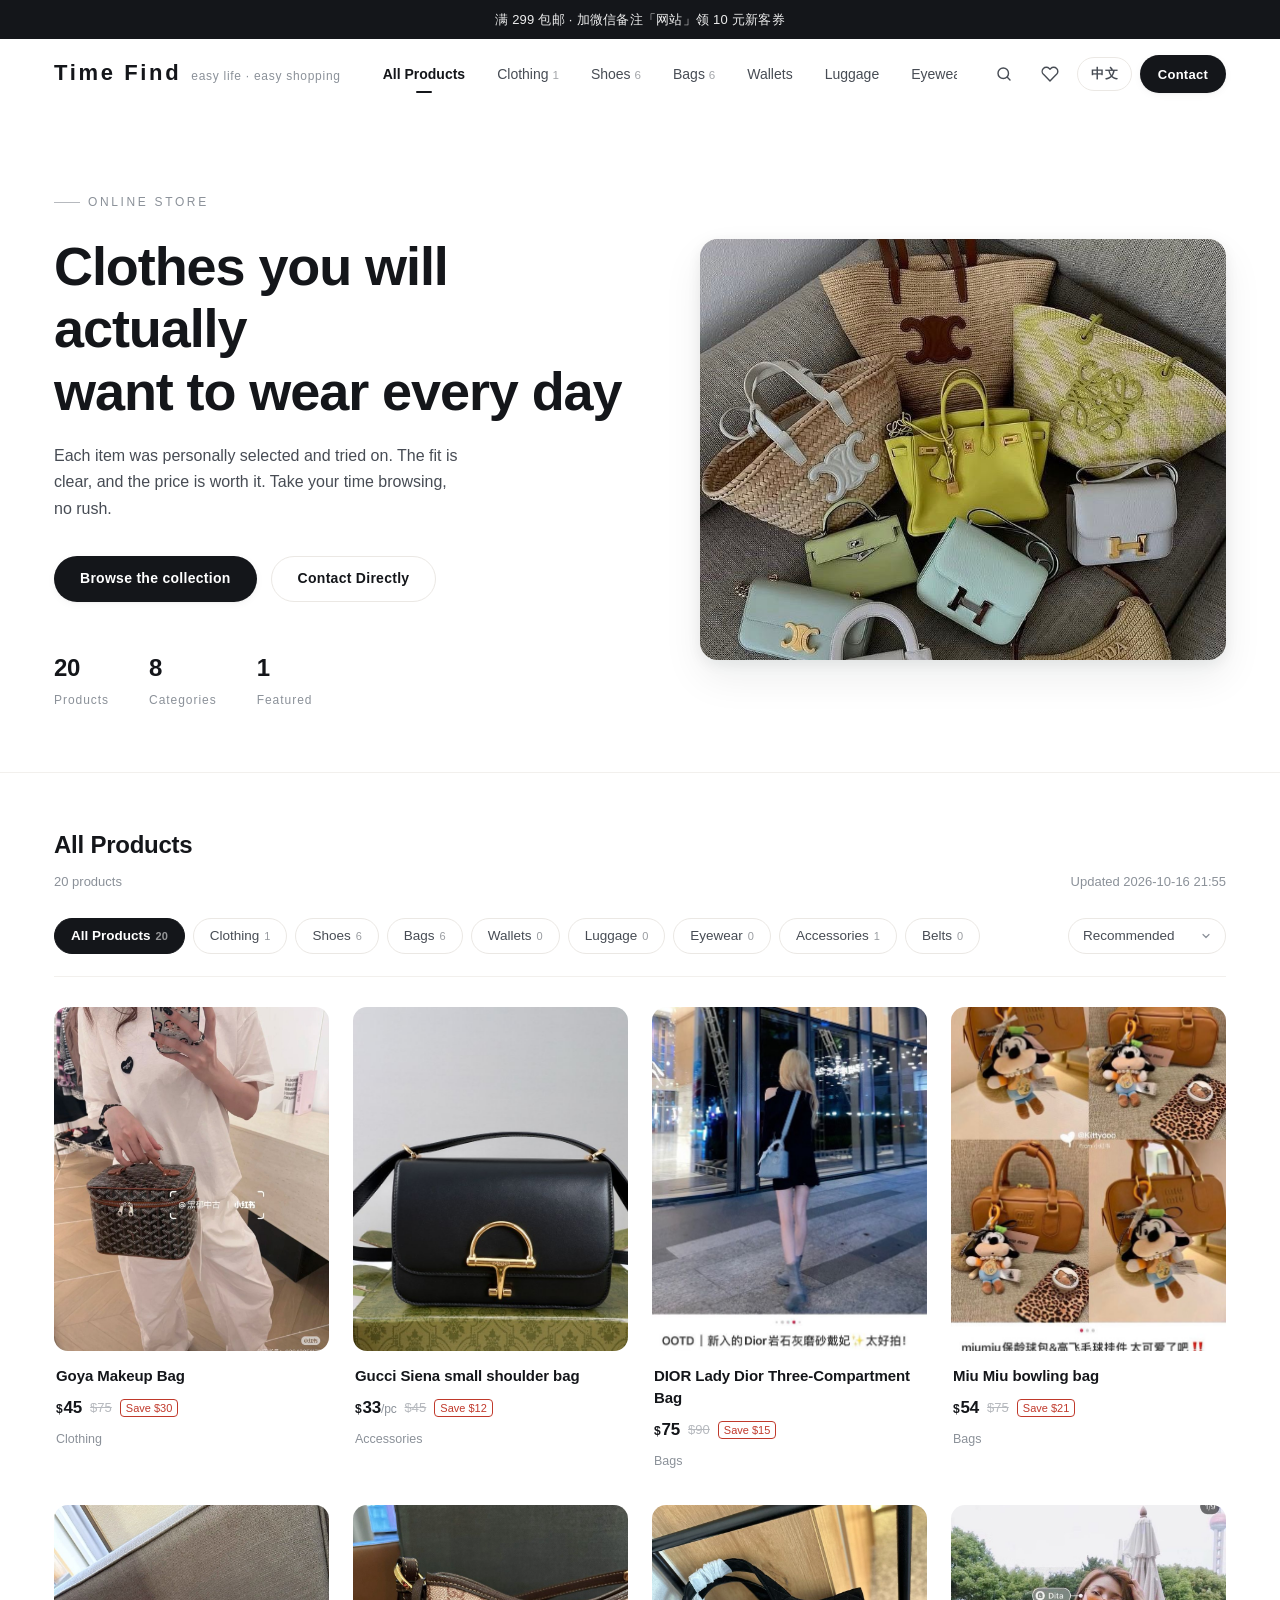
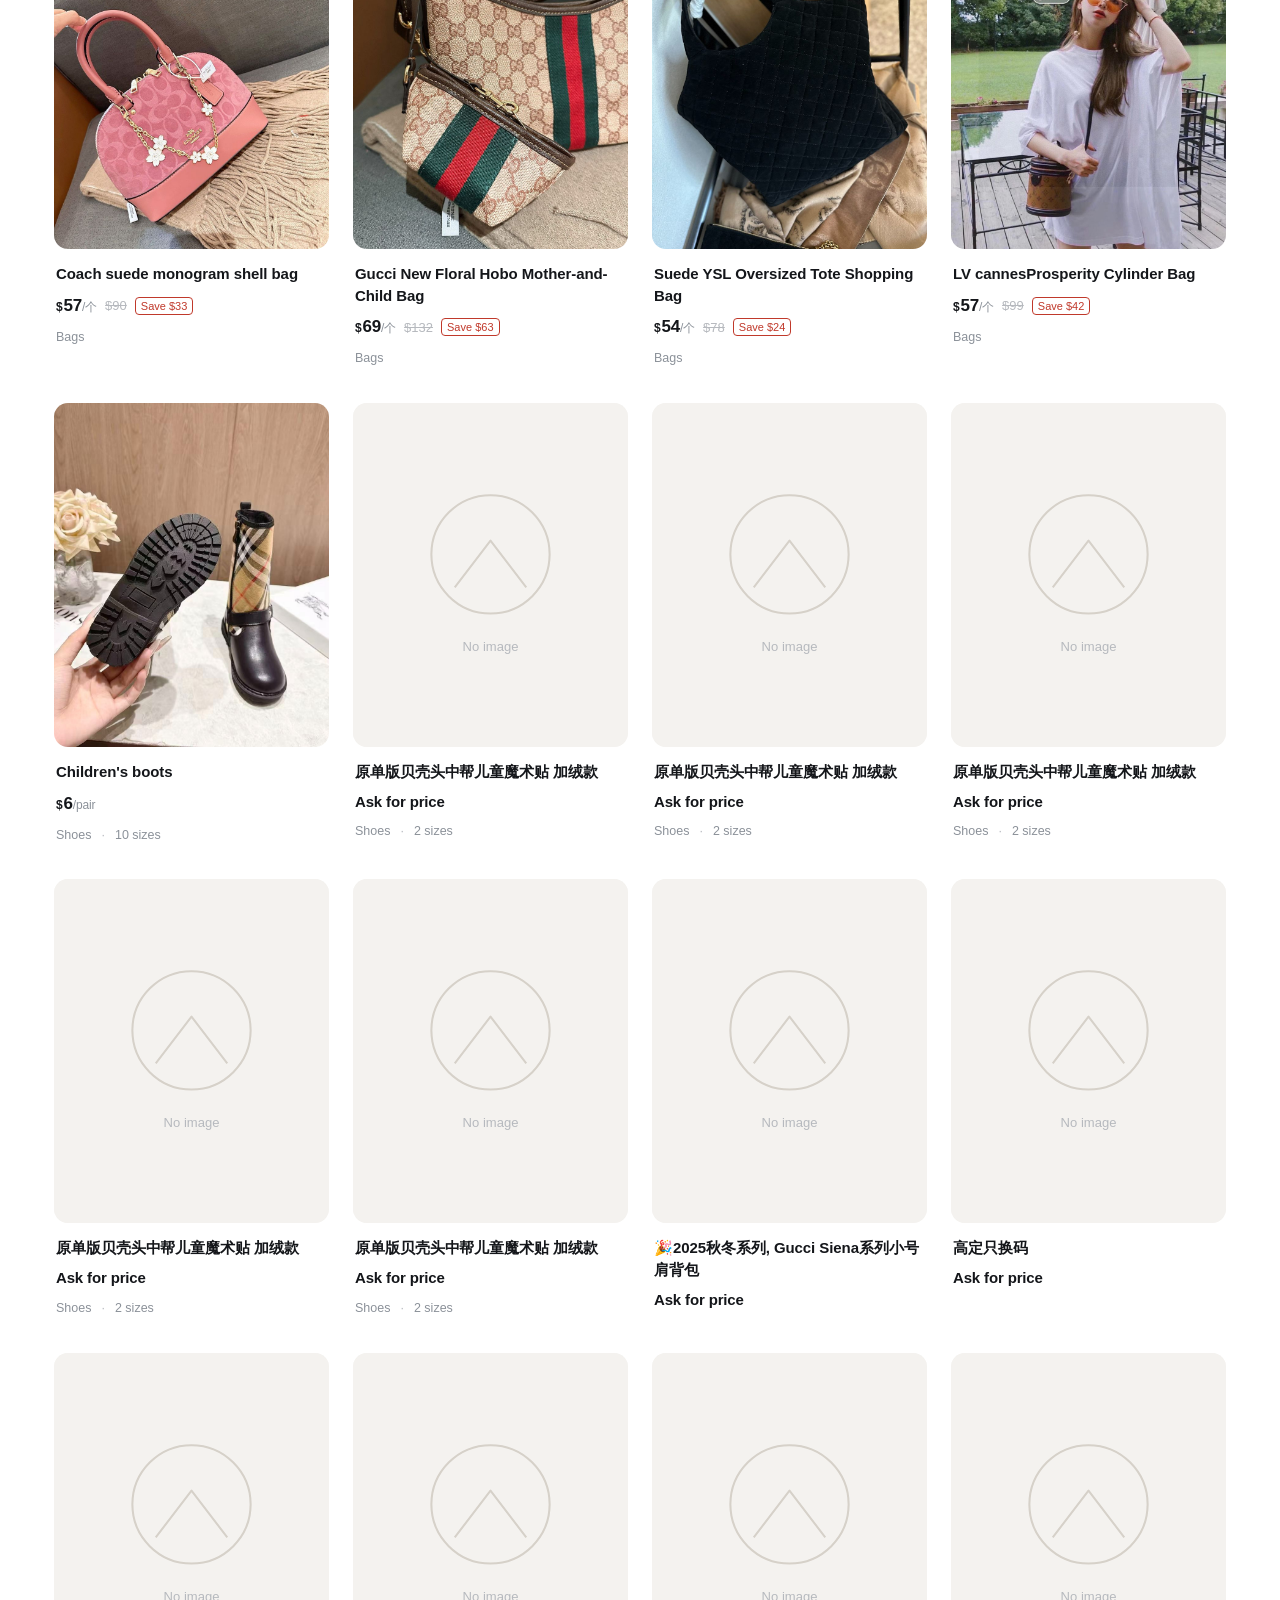
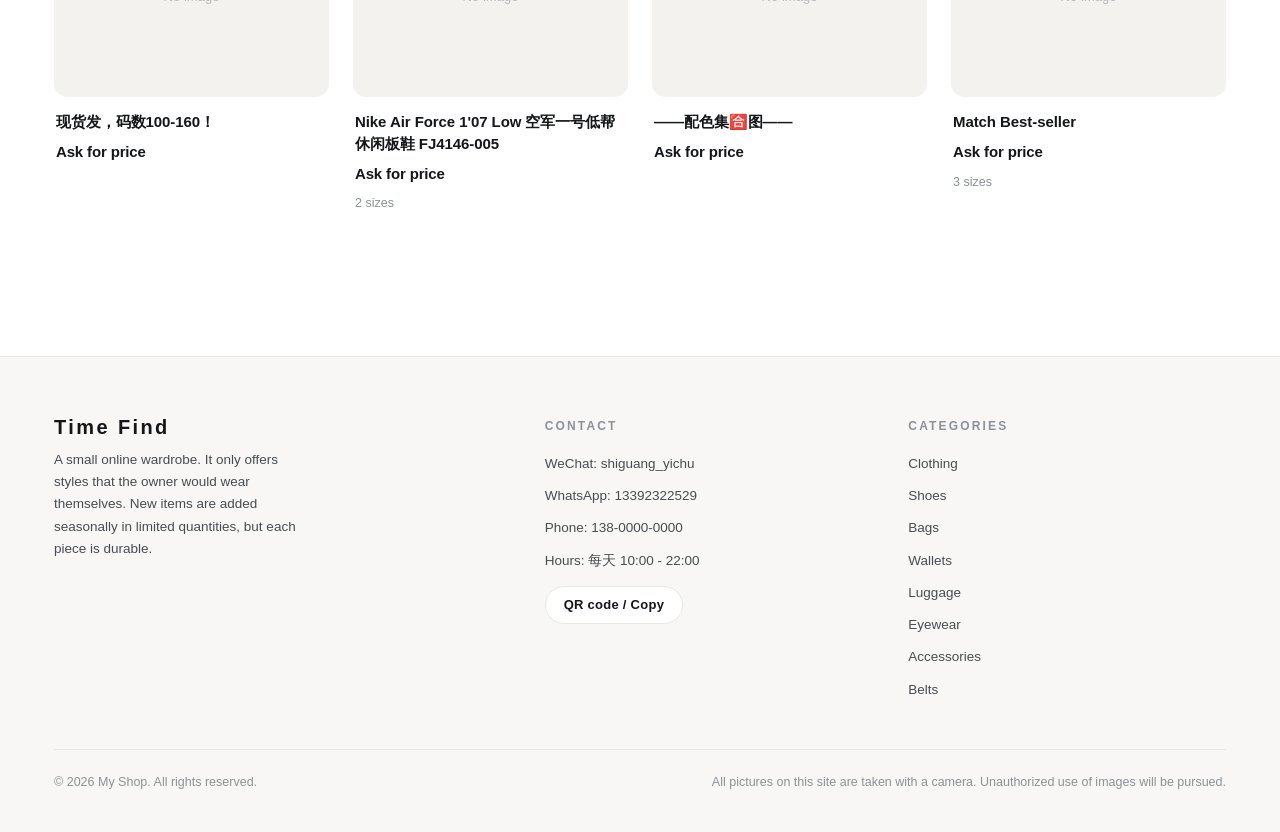
==== index.html @ 05c28ad2 "初始化：中英双语静态商品展示网站 - index.html       网站主页（响应式、分类筛选/搜索/排序/收藏、中英切换） - admin.html       单文件商品管理工具（增删改、图片" ====
<!DOCTYPE html>
<html lang="zh-CN">
<head>
<meta charset="UTF-8">
<meta name="viewport" content="width=device-width, initial-scale=1, viewport-fit=cover">
<title>我的小店</title>
<meta name="description" content="我的小店 · 精选好物在线展示">
<meta name="theme-color" content="#ffffff">
<meta name="format-detection" content="telephone=no">
<link rel="icon" href="data:image/svg+xml,%3Csvg xmlns='http://www.w3.org/2000/svg' viewBox='0 0 32 32'%3E%3Crect width='32' height='32' rx='8' fill='%2314161a'/%3E%3Cpath d='M10 20.5c4.5 2 8.5-1.5 12-9' stroke='%23fff' stroke-width='2.6' stroke-linecap='round' fill='none'/%3E%3C/svg%3E">

<!-- 社交分享：把 og:url 换成你以后的 GitHub Pages 地址即可 -->
<meta property="og:type" content="website">
<meta property="og:title" content="我的小店">
<meta property="og:description" content="精选好物在线展示，欢迎咨询">
<meta name="twitter:card" content="summary_large_image">

<link rel="stylesheet" href="assets/style.css">
</head>
<body>

<!-- 顶部公告 -->
<div class="announce" id="announce" hidden></div>

<!-- 页头 -->
<header class="site-header">
  <div class="wrap header-inner">
    <a class="brand" href="#all">
      <span class="brand-mark" id="brandName">我的小店</span>
      <span class="brand-sub" id="brandSub"></span>
    </a>

    <nav class="nav" id="nav"></nav>

    <div class="header-tools">
      <button class="icon-btn" id="searchBtn" data-i18n-title="search.title">
        <svg width="18" height="18" viewBox="0 0 24 24" fill="none" stroke="currentColor" stroke-width="1.9" stroke-linecap="round"><circle cx="11" cy="11" r="7"/><path d="M20 20l-3.6-3.6"/></svg>
      </button>
      <button class="icon-btn" id="favToggle" data-i18n-title="fav.only" style="position:relative">
        <svg width="18" height="18" viewBox="0 0 24 24" fill="none" stroke="currentColor" stroke-width="1.9" stroke-linecap="round" stroke-linejoin="round"><path d="M20.8 4.6a5.5 5.5 0 0 0-7.8 0L12 5.7l-1-1.1a5.5 5.5 0 0 0-7.8 7.8l1.1 1L12 21.2l7.7-7.8 1.1-1a5.5 5.5 0 0 0 0-7.8z"/></svg>
        <span class="count" id="favCount" hidden>0</span>
      </button>
      <button class="lang-btn" id="langBtn" hidden>
        <svg width="14" height="14" viewBox="0 0 24 24" fill="none" stroke="currentColor" stroke-width="1.8" stroke-linecap="round" stroke-linejoin="round"><circle cx="12" cy="12" r="9"/><path d="M3 12h18M12 3a15 15 0 0 1 0 18a15 15 0 0 1 0-18z"/></svg>
        <span>English</span>
      </button>
      <button class="btn btn-primary btn-sm" id="contactBtn" data-i18n="contact.btn">联系店主</button>
      <button class="icon-btn menu-btn" id="menuBtn" data-i18n-title="search.title">
        <svg width="18" height="18" viewBox="0 0 24 24" fill="none" stroke="currentColor" stroke-width="2" stroke-linecap="round"><path d="M3 6h18M3 12h18M3 18h18"/></svg>
      </button>
    </div>
  </div>

  <div class="wrap search-row" id="searchRow">
    <div class="search">
      <svg width="15" height="15" viewBox="0 0 24 24" fill="none" stroke="currentColor" stroke-width="2" stroke-linecap="round"><circle cx="11" cy="11" r="7"/><path d="M20 20l-3.6-3.6"/></svg>
      <input id="q" type="search" data-i18n-ph="search.ph" autocomplete="off">
      <button class="icon-btn" id="clearQ" hidden style="width:24px;height:24px" data-i18n-title="search.clear">
        <svg width="13" height="13" viewBox="0 0 24 24" fill="none" stroke="currentColor" stroke-width="2.4" stroke-linecap="round"><path d="M18 6 6 18M6 6l12 12"/></svg>
      </button>
    </div>
  </div>
</header>

<!-- 首屏 -->
<section class="hero" id="hero" hidden>
  <div class="wrap hero-grid">
    <div>
      <div class="hero-eyebrow" data-i18n="hero.eyebrow">在线店铺</div>
      <h1 id="heroTitle"></h1>
      <p id="heroSub"></p>
      <div class="hero-actions">
        <a class="btn btn-primary" id="heroBtn" href="#products" data-i18n="hero.browse">浏览全部商品</a>
        <button class="btn btn-ghost" id="contactBtn2" data-i18n="hero.contact">直接联系</button>
      </div>
      <div class="stats" id="heroStats" hidden></div>
    </div>
    <div class="hero-visual" id="heroVisual"></div>
  </div>
</section>

<!-- 商品区 -->
<section class="section" id="products">
  <div class="wrap">

    <div class="section-head">
      <div>
        <h2 id="secTitle" data-i18n="section.all">全部商品</h2>
        <div class="hint" id="countText"></div>
      </div>
      <div class="hint" id="updated"></div>
    </div>

    <div class="toolbar">
      <div class="chips" id="chips"></div>
      <div class="toolbar-right">
        <select class="select" id="sort" aria-label="sort">
          <option value="default" data-i18n="sort.default">推荐排序</option>
          <option value="new" data-i18n="sort.new">最新上架</option>
          <option value="price-asc" data-i18n="sort.asc">价格从低到高</option>
          <option value="price-desc" data-i18n="sort.desc">价格从高到低</option>
        </select>
      </div>
    </div>

    <!-- 加载骨架 -->
    <div class="grid" id="loading">
      <div><div class="sk sk-media"></div><div class="sk sk-line"></div><div class="sk sk-line w34"></div></div>
      <div><div class="sk sk-media"></div><div class="sk sk-line"></div><div class="sk sk-line w34"></div></div>
      <div><div class="sk sk-media"></div><div class="sk sk-line"></div><div class="sk sk-line w34"></div></div>
      <div><div class="sk sk-media"></div><div class="sk sk-line"></div><div class="sk sk-line w34"></div></div>
    </div>

    <div class="grid" id="grid"></div>
    <div class="empty" id="empty" hidden></div>

    <div style="text-align:center;margin-top:52px">
      <button class="btn btn-ghost" id="moreBtn" hidden>加载更多</button>
    </div>

  </div>
</section>

<!-- 页脚 -->
<footer class="site-footer">
  <div class="wrap">
    <div class="footer-grid">
      <div class="footer-brand">
        <div class="brand-mark" id="footBrand"></div>
        <p id="footDesc"></p>
      </div>
      <div>
        <h4 data-i18n="footer.contact">联系方式</h4>
        <ul class="footer-list" id="footContact"></ul>
        <button class="btn btn-ghost btn-sm" id="footContactBtn" style="margin-top:14px" data-i18n="footer.qr">查看二维码 / 复制</button>
      </div>
      <div>
        <h4 data-i18n="footer.cats">商品分类</h4>
        <ul class="footer-list" id="footLinks"></ul>
      </div>
    </div>
    <div class="footer-bottom">
      <span id="footCopy"></span>
      <span id="footExtra" hidden></span>
    </div>
  </div>
</footer>

<!-- 商品详情 -->
<div class="modal" id="modal" hidden role="dialog" aria-modal="true">
  <div class="modal-bg" id="modalBg"></div>
  <div class="modal-panel">
    <button class="modal-close" id="modalClose" aria-label="close">
      <svg width="17" height="17" viewBox="0 0 24 24" fill="none" stroke="currentColor" stroke-width="2.2" stroke-linecap="round"><path d="M18 6 6 18M6 6l12 12"/></svg>
    </button>
    <div id="modalBody" style="display:contents"></div>
  </div>
</div>

<!-- 联系方式 -->
<div class="modal" id="contact" hidden role="dialog" aria-modal="true">
  <div class="modal-bg" id="contactBg"></div>
  <div class="contact-panel">
    <button class="modal-close" id="contactClose" aria-label="close">
      <svg width="17" height="17" viewBox="0 0 24 24" fill="none" stroke="currentColor" stroke-width="2.2" stroke-linecap="round"><path d="M18 6 6 18M6 6l12 12"/></svg>
    </button>
    <div id="contactBody"></div>
  </div>
</div>

<div class="toast" id="toast"></div>

<button class="to-top" id="toTop" aria-label="top">
  <svg width="18" height="18" viewBox="0 0 24 24" fill="none" stroke="currentColor" stroke-width="2" stroke-linecap="round" stroke-linejoin="round"><path d="M12 19V5M5 12l7-7 7 7"/></svg>
</button>

<!-- 商品数据：由管理工具导出并覆盖本文件 -->
<script src="data/products.js"></script>
<script src="assets/app.js"></script>
</body>
</html>
---- assets/style.css ----
/* ==========================================================================
   商品展示站 · 样式表
   风格：简洁现代 / 品牌感
   所有颜色都可以在 admin 管理工具里改（会生成 CSS 变量覆盖）
   ========================================================================== */

:root {
  --ink: #14161a;
  --ink-2: #474c54;
  --ink-3: #8b9199;
  --ink-4: #b6b9be;
  --line: #ebe8e4;
  --line-2: #f2f0ed;
  --bg: #ffffff;
  --bg-soft: #f8f7f5;
  --bg-card: #ffffff;
  --accent: #b0855b;
  --danger: #c0392b;
  --ok: #2e7d5b;

  --r-lg: 18px;
  --r: 14px;
  --r-sm: 9px;
  --r-pill: 999px;

  --sh-1: 0 1px 2px rgba(20, 22, 26, .04), 0 2px 8px rgba(20, 22, 26, .04);
  --sh-2: 0 4px 14px rgba(20, 22, 26, .07), 0 18px 40px rgba(20, 22, 26, .07);
  --sh-3: 0 10px 30px rgba(20, 22, 26, .12), 0 40px 80px rgba(20, 22, 26, .14);

  --maxw: 1220px;
  --ease: cubic-bezier(.22, .61, .36, 1);
  --font: "PingFang SC", "HarmonyOS Sans SC", "Microsoft YaHei", "Hiragino Sans GB",
          -apple-system, BlinkMacSystemFont, "Segoe UI", Roboto, "Helvetica Neue", Arial, sans-serif;
}

* { box-sizing: border-box; }

html { -webkit-text-size-adjust: 100%; scroll-behavior: smooth; }

body {
  margin: 0;
  font-family: var(--font);
  font-size: 15px;
  line-height: 1.65;
  color: var(--ink);
  background: var(--bg);
  -webkit-font-smoothing: antialiased;
  text-rendering: optimizeLegibility;
}

img { max-width: 100%; display: block; }
a { color: inherit; text-decoration: none; }
button { font: inherit; color: inherit; cursor: pointer; border: 0; background: none; }
input, select, textarea { font: inherit; color: inherit; }
[hidden] { display: none !important; }

::selection { background: var(--ink); color: #fff; }

.wrap { width: 100%; max-width: var(--maxw); margin: 0 auto; padding: 0 24px; }

/* ------------------------------- 公告条 -------------------------------- */
.announce {
  background: var(--ink);
  color: #fff;
  font-size: 13px;
  letter-spacing: .02em;
  text-align: center;
  padding: 9px 24px;
}
.announce span { opacity: .92; }

/* ------------------------------- 页头 --------------------------------- */
.site-header {
  position: sticky;
  top: 0;
  z-index: 60;
  background: rgba(255, 255, 255, .82);
  backdrop-filter: saturate(180%) blur(14px);
  -webkit-backdrop-filter: saturate(180%) blur(14px);
  border-bottom: 1px solid transparent;
  transition: border-color .3s var(--ease), box-shadow .3s var(--ease);
}
.site-header.is-stuck { border-bottom-color: var(--line); box-shadow: 0 1px 20px rgba(20, 22, 26, .05); }
.header-inner { display: flex; align-items: center; gap: 28px; height: 70px; }

.brand { display: flex; align-items: baseline; gap: 10px; flex: 0 0 auto; }
.brand-mark {
  font-size: 22px;
  font-weight: 700;
  letter-spacing: .12em;
  line-height: 1;
}
.brand-sub { font-size: 12px; color: var(--ink-3); letter-spacing: .06em; }

.nav { display: flex; align-items: center; gap: 4px; margin-left: auto; overflow-x: auto; scrollbar-width: none; }
.nav::-webkit-scrollbar { display: none; }
.nav a {
  position: relative;
  padding: 8px 14px;
  border-radius: var(--r-pill);
  font-size: 14px;
  color: var(--ink-2);
  white-space: nowrap;
  transition: color .2s, background .2s;
}
.nav a:hover { color: var(--ink); background: var(--bg-soft); }
.nav a.is-active { color: var(--ink); font-weight: 600; }
.nav a.is-active::after {
  content: ""; position: absolute; left: 50%; bottom: 1px; transform: translateX(-50%);
  width: 16px; height: 2px; border-radius: 2px; background: var(--ink);
}

.header-tools { display: flex; align-items: center; gap: 8px; flex: 0 0 auto; }
.icon-btn {
  width: 38px; height: 38px; display: grid; place-items: center;
  border-radius: var(--r-pill); color: var(--ink-2);
  transition: background .2s, color .2s, transform .2s;
}
.icon-btn:hover { background: var(--bg-soft); color: var(--ink); }
.icon-btn:active { transform: scale(.94); }
.icon-btn.is-on { color: var(--accent); }
.icon-btn .count {
  position: absolute; transform: translate(13px, -13px);
  min-width: 16px; height: 16px; padding: 0 4px;
  border-radius: var(--r-pill); background: var(--accent); color: #fff;
  font-size: 10px; line-height: 16px; text-align: center;
}

/* 语言切换 */
.lang-btn {
  display: inline-flex; align-items: center; gap: 6px;
  height: 34px; padding: 0 13px;
  border: 1px solid var(--line); border-radius: var(--r-pill);
  background: #fff; color: var(--ink-2);
  font-size: 12.5px; font-weight: 600; letter-spacing: .02em;
  transition: border-color .2s, color .2s, background .2s, transform .18s var(--ease);
  white-space: nowrap;
}
.lang-btn:hover { border-color: var(--ink); color: var(--ink); background: var(--bg-soft); }
.lang-btn:active { transform: scale(.96); }
.lang-btn svg { opacity: .6; }

/* 搜索框 */
.search-row { display: none; padding-bottom: 16px; }
.search-row.is-open { display: block; animation: fade .22s var(--ease) both; }
.search {
  display: flex; align-items: center; gap: 8px;
  height: 38px; padding: 0 14px;
  border: 1px solid var(--line); border-radius: var(--r-pill);
  background: var(--bg-soft);
  transition: border-color .2s, background .2s, box-shadow .2s;
}
.search:focus-within { background: #fff; border-color: var(--ink-4); box-shadow: 0 0 0 4px rgba(20, 22, 26, .04); }
.search input { border: 0; background: none; outline: none; flex: 1; min-width: 0; font-size: 14.5px; }
.search input::-webkit-search-cancel-button { display: none; }
.search input::placeholder { color: var(--ink-4); }
.search svg { flex: 0 0 auto; color: var(--ink-3); }

.menu-btn { display: none; }

/* ------------------------------- 首屏 --------------------------------- */
.hero { padding: 76px 0 60px; border-bottom: 1px solid var(--line-2); }
.hero-grid { display: grid; grid-template-columns: 1.05fr .95fr; gap: 64px; align-items: center; }
.hero-eyebrow {
  display: inline-flex; align-items: center; gap: 8px;
  font-size: 12px; letter-spacing: .22em; color: var(--ink-3);
  text-transform: uppercase; margin-bottom: 22px;
}
.hero-eyebrow::before { content: ""; width: 26px; height: 1px; background: var(--ink-4); }
.hero h1 {
  margin: 0 0 20px;
  font-size: clamp(30px, 4.4vw, 54px);
  line-height: 1.16;
  letter-spacing: -.02em;
  font-weight: 700;
}
.hero p { margin: 0 0 34px; font-size: 16px; color: var(--ink-2); max-width: 46ch; }
.hero-actions { display: flex; align-items: center; gap: 14px; flex-wrap: wrap; }
.hero-visual {
  position: relative;
  aspect-ratio: 5 / 4;
  border-radius: var(--r-lg);
  overflow: hidden;
  background: linear-gradient(140deg, #f4f1ec, #e9e5dd);
  box-shadow: var(--sh-2);
}
.hero-visual img { width: 100%; height: 100%; object-fit: cover; }
.hero-visual .ph {
  position: absolute; inset: 0; display: grid; place-items: center;
  color: var(--ink-4); font-size: 13px; letter-spacing: .12em;
}

.stats { display: flex; gap: 40px; margin-top: 46px; }
.stats b { display: block; font-size: 24px; font-weight: 700; letter-spacing: -.01em; }
.stats span { font-size: 12px; color: var(--ink-3); letter-spacing: .08em; }

/* 按钮 */
.btn {
  display: inline-flex; align-items: center; justify-content: center; gap: 8px;
  height: 46px; padding: 0 26px;
  border-radius: var(--r-pill);
  font-size: 14px; font-weight: 600; letter-spacing: .02em;
  transition: transform .18s var(--ease), background .2s, color .2s, border-color .2s, box-shadow .2s;
  white-space: nowrap;
}
.btn:active { transform: scale(.975); }
.btn-primary { background: var(--ink); color: #fff; box-shadow: var(--sh-1); }
.btn-primary:hover { background: #000; box-shadow: var(--sh-2); }
.btn-ghost { border: 1px solid var(--line); background: #fff; color: var(--ink); }
.btn-ghost:hover { border-color: var(--ink-4); background: var(--bg-soft); }
.btn-accent { background: var(--accent); color: #fff; }
.btn-accent:hover { filter: brightness(1.06); }
.btn-block { width: 100%; }
.btn-sm { height: 38px; padding: 0 18px; font-size: 13px; }

/* ------------------------------- 工具条 -------------------------------- */
.section { padding: 52px 0 90px; }
.section-head {
  display: flex; align-items: flex-end; justify-content: space-between;
  gap: 24px; margin-bottom: 26px; flex-wrap: wrap;
}
.section-head h2 { margin: 0; font-size: 24px; letter-spacing: -.01em; font-weight: 700; }
.section-head .hint { color: var(--ink-3); font-size: 13px; margin-top: 6px; }

.toolbar {
  display: flex; align-items: center; gap: 14px;
  padding-bottom: 22px; margin-bottom: 30px;
  border-bottom: 1px solid var(--line-2);
  flex-wrap: wrap;
}
.chips { display: flex; gap: 8px; flex-wrap: wrap; }
.chip {
  height: 36px; padding: 0 16px; border-radius: var(--r-pill);
  border: 1px solid var(--line); background: #fff;
  font-size: 13.5px; color: var(--ink-2);
  transition: all .2s var(--ease);
}
.chip:hover { border-color: var(--ink-4); color: var(--ink); }
.chip.is-active { background: var(--ink); border-color: var(--ink); color: #fff; font-weight: 600; }
.chip small { opacity: .55; margin-left: 5px; font-size: 11px; }

.toolbar-right { display: flex; align-items: center; gap: 10px; margin-left: auto; }
.select {
  height: 36px; padding: 0 32px 0 14px; border-radius: var(--r-pill);
  border: 1px solid var(--line); background: #fff url("data:image/svg+xml;utf8,<svg xmlns='http://www.w3.org/2000/svg' width='12' height='12' viewBox='0 0 24 24' fill='none' stroke='%238b9199' stroke-width='2.4' stroke-linecap='round' stroke-linejoin='round'><polyline points='6 9 12 15 18 9'/></svg>") no-repeat right 13px center;
  font-size: 13.5px; color: var(--ink-2);
  -webkit-appearance: none; appearance: none; outline: none; cursor: pointer;
}
.select:focus { border-color: var(--ink-4); }

/* ------------------------------- 商品网格 ------------------------------ */
.grid {
  display: grid;
  grid-template-columns: repeat(auto-fill, minmax(248px, 1fr));
  gap: 34px 24px;
}

.card {
  position: relative;
  display: flex; flex-direction: column;
  cursor: pointer;
  animation: rise .5s var(--ease) both;
}
@keyframes rise { from { opacity: 0; transform: translateY(14px); } to { opacity: 1; transform: none; } }

.card-media {
  position: relative;
  aspect-ratio: 4 / 5;
  border-radius: var(--r);
  overflow: hidden;
  background: var(--bg-soft);
}
.card-media img {
  width: 100%; height: 100%; object-fit: cover;
  transition: transform .7s var(--ease), opacity .4s var(--ease);
}
.card-media img.alt { position: absolute; inset: 0; opacity: 0; }
.card:hover .card-media img { transform: scale(1.045); }
.card:hover .card-media img.alt { opacity: 1; }
.card.is-sold .card-media img { filter: grayscale(.85) opacity(.75); }

.badges { position: absolute; top: 12px; left: 12px; display: flex; gap: 6px; z-index: 2; }
.badge {
  height: 24px; padding: 0 10px; border-radius: var(--r-pill);
  font-size: 11px; font-weight: 600; letter-spacing: .06em;
  display: inline-flex; align-items: center;
  background: rgba(255, 255, 255, .94); color: var(--ink);
  backdrop-filter: blur(6px);
}
.badge.new { background: var(--ink); color: #fff; }
.badge.hot { background: var(--accent); color: #fff; }
.badge.out { background: rgba(20, 22, 26, .78); color: #fff; }
.badge.off { background: #8b9199; color: #fff; }

.fav {
  position: absolute; top: 10px; right: 10px; z-index: 2;
  width: 34px; height: 34px; border-radius: var(--r-pill);
  display: grid; place-items: center;
  background: rgba(255, 255, 255, .9); color: var(--ink-2);
  backdrop-filter: blur(6px);
  opacity: 0; transform: translateY(-4px);
  transition: opacity .25s, transform .25s, color .2s, background .2s;
}
.card:hover .fav, .fav.is-on { opacity: 1; transform: none; }
.fav:hover { background: #fff; }
.fav.is-on { color: var(--accent); }

.card-body { padding: 14px 2px 0; display: flex; flex-direction: column; gap: 7px; }
.card-title {
  margin: 0; font-size: 15px; font-weight: 600; line-height: 1.45;
  letter-spacing: -.005em;
  display: -webkit-box; -webkit-line-clamp: 2; -webkit-box-orient: vertical; overflow: hidden;
}
.card-meta { display: flex; align-items: center; gap: 8px; flex-wrap: wrap; }
.price { font-size: 17px; font-weight: 700; letter-spacing: -.01em; }
.price .cur { font-size: 12px; margin-right: 1px; font-weight: 600; }
.price-old { font-size: 13px; color: var(--ink-4); text-decoration: line-through; }
.save { font-size: 11px; color: var(--danger); border: 1px solid currentColor; border-radius: 4px; padding: 0 5px; line-height: 16px; }
.card-sub { font-size: 12.5px; color: var(--ink-3); display: flex; gap: 10px; flex-wrap: wrap; }
.card-sub .dot { color: var(--ink-4); }
.swatches { display: flex; gap: 4px; }
.sw { width: 11px; height: 11px; border-radius: 50%; box-shadow: inset 0 0 0 1px rgba(0, 0, 0, .12); }

/* 空状态 / 骨架 */
.empty { text-align: center; padding: 90px 20px; color: var(--ink-3); }
.empty svg { color: var(--ink-4); margin-bottom: 18px; }
.empty h3 { margin: 0 0 8px; font-size: 17px; color: var(--ink); font-weight: 600; }
.empty p { margin: 0 0 22px; font-size: 14px; }

.sk { background: var(--bg-soft); border-radius: var(--r-sm); position: relative; overflow: hidden; }
.sk::after {
  content: ""; position: absolute; inset: 0;
  background: linear-gradient(90deg, transparent, rgba(255, 255, 255, .8), transparent);
  animation: shimmer 1.4s infinite;
}
@keyframes shimmer { from { transform: translateX(-100%); } to { transform: translateX(100%); } }
.sk-media { aspect-ratio: 4 / 5; border-radius: var(--r); }
.sk-line { height: 12px; margin-top: 12px; }
.sk-line.w60 { width: 60%; }
.sk-line.w34 { width: 34%; }

/* ------------------------------- 详情弹层 ------------------------------ */
.modal {
  position: fixed; inset: 0; z-index: 200;
  display: flex; align-items: center; justify-content: center;
  padding: 28px 24px;
}
.modal-bg {
  position: absolute; inset: 0;
  background: rgba(18, 20, 23, .5);
  backdrop-filter: blur(6px);
  -webkit-backdrop-filter: blur(6px);
  animation: fade .3s var(--ease) both;
}
@keyframes fade { from { opacity: 0; } to { opacity: 1; } }
.modal-panel {
  position: relative;
  width: min(1040px, 100%);
  max-height: min(88vh, 900px);
  background: var(--bg-card);
  border-radius: var(--r-lg);
  box-shadow: var(--sh-3);
  overflow: hidden;
  display: flex;
  animation: pop .34s var(--ease) both;
}
@keyframes pop { from { opacity: 0; transform: translateY(18px) scale(.985); } to { opacity: 1; transform: none; } }

.modal-close {
  position: absolute; top: 14px; right: 14px; z-index: 5;
  width: 38px; height: 38px; border-radius: var(--r-pill);
  display: grid; place-items: center;
  background: rgba(255, 255, 255, .9); color: var(--ink-2);
  backdrop-filter: blur(6px); box-shadow: var(--sh-1);
  transition: background .2s, color .2s, transform .2s;
}
.modal-close:hover { background: #fff; color: var(--ink); transform: rotate(90deg); }

.gallery { flex: 0 0 50%; background: var(--bg-soft); display: flex; flex-direction: column; }
.gallery-main { position: relative; flex: 1; min-height: 0; }
.gallery-main img { width: 100%; height: 100%; object-fit: cover; }
.gallery-main .zoom-hint {
  position: absolute; bottom: 12px; left: 12px;
  font-size: 11px; color: var(--ink-3); background: rgba(255, 255, 255, .88);
  padding: 4px 10px; border-radius: var(--r-pill); backdrop-filter: blur(4px);
}
.gallery-main img { cursor: zoom-in; }
.gallery-main.is-zoom img { object-fit: contain; cursor: zoom-out; background: #fff; }
.thumbs {
  flex: 0 0 auto; display: flex; gap: 8px; padding: 12px;
  overflow-x: auto; scrollbar-width: thin;
}
.thumbs button {
  flex: 0 0 auto; width: 58px; height: 58px; border-radius: var(--r-sm);
  overflow: hidden; border: 2px solid transparent; padding: 0;
  transition: border-color .2s, opacity .2s; opacity: .62;
}
.thumbs button img { width: 100%; height: 100%; object-fit: cover; }
.thumbs button:hover { opacity: .9; }
.thumbs button.is-active { border-color: var(--ink); opacity: 1; }

.detail { flex: 1; min-width: 0; overflow-y: auto; padding: 40px 40px 34px; }
.detail::-webkit-scrollbar { width: 8px; }
.detail::-webkit-scrollbar-thumb { background: var(--line); border-radius: 99px; }
.detail h2 { margin: 0 0 14px; font-size: 26px; line-height: 1.3; letter-spacing: -.015em; font-weight: 700; }
.detail .price-row { display: flex; align-items: baseline; gap: 12px; margin-bottom: 8px; }
.detail .price { font-size: 30px; }
.detail .price .cur { font-size: 16px; }
.detail .desc { color: var(--ink-2); font-size: 14.5px; margin: 20px 0 0; white-space: pre-wrap; }

.rule { height: 1px; background: var(--line-2); margin: 24px 0; }

.opt { margin-bottom: 20px; }
.opt-label { font-size: 13px; color: var(--ink-3); margin-bottom: 9px; display: flex; justify-content: space-between; }
.opt-label b { color: var(--ink-2); font-weight: 600; }
.opt-list { display: flex; gap: 8px; flex-wrap: wrap; }
.opt-item {
  min-width: 42px; height: 36px; padding: 0 13px;
  border: 1px solid var(--line); border-radius: var(--r-sm);
  font-size: 13.5px; color: var(--ink-2);
  transition: all .18s var(--ease);
  display: inline-flex; align-items: center; gap: 7px;
}
.opt-item:hover { border-color: var(--ink-4); }
.opt-item.is-active { border-color: var(--ink); background: var(--ink); color: #fff; }
.opt-item.is-active .sw { box-shadow: inset 0 0 0 1px rgba(255, 255, 255, .5); }

.specs { display: grid; grid-template-columns: auto 1fr; gap: 10px 20px; font-size: 13.5px; }
.specs dt { color: var(--ink-3); white-space: nowrap; }
.specs dd { margin: 0; color: var(--ink); }

.tags { display: flex; gap: 7px; flex-wrap: wrap; margin-top: 18px; }
.tag {
  font-size: 11.5px; color: var(--ink-2);
  border: 1px solid var(--line); border-radius: var(--r-pill);
  padding: 3px 11px;
}

.sold-out-note {
  display: flex; align-items: center; gap: 9px;
  background: var(--bg-soft); border-radius: var(--r);
  padding: 13px 16px; font-size: 13.5px; color: var(--ink-2);
}

.detail-foot { margin-top: 26px; display: flex; gap: 10px; }
.stock { font-size: 13px; color: var(--ink-3); margin-top: 12px; }
.stock b { color: var(--ok); font-weight: 600; }

/* ------------------------------- 联系弹层 ------------------------------ */
.contact-panel {
  position: relative; width: min(440px, 100%);
  background: #fff; border-radius: var(--r-lg);
  box-shadow: var(--sh-3); padding: 38px 34px 32px;
  text-align: center;
  animation: pop .34s var(--ease) both;
}
.contact-panel h3 { margin: 0 0 6px; font-size: 20px; font-weight: 700; }
.contact-panel .sub { color: var(--ink-3); font-size: 13.5px; margin-bottom: 26px; }
.qr {
  width: 200px; height: 200px; margin: 0 auto 22px;
  border-radius: var(--r); overflow: hidden; box-shadow: var(--sh-1);
  background: var(--bg-soft); display: grid; place-items: center;
  color: var(--ink-4); font-size: 12px; text-align: center; padding: 10px;
}
.qr img { width: 100%; height: 100%; object-fit: contain; }
.contact-rows { display: flex; flex-direction: column; gap: 2px; text-align: left; }
.contact-row {
  display: flex; align-items: center; gap: 12px;
  padding: 13px 14px; border-radius: var(--r-sm);
  transition: background .2s;
  width: 100%;
}
button.contact-row:hover { background: var(--bg-soft); }
.contact-row .k { font-size: 12.5px; color: var(--ink-3); flex: 0 0 62px; }
.contact-row .v { font-size: 14.5px; font-weight: 600; flex: 1; word-break: break-all; }
.contact-row .copy { font-size: 11.5px; color: var(--accent); flex: 0 0 auto; }
.contact-note {
  margin-top: 18px; padding: 12px 14px; border-radius: var(--r-sm);
  background: var(--bg-soft); font-size: 13px; color: var(--ink-2); text-align: left;
  line-height: 1.6;
}

/* ------------------------------- 页脚 --------------------------------- */
.site-footer { border-top: 1px solid var(--line); background: var(--bg-soft); padding: 60px 0 40px; }
.footer-grid { display: grid; grid-template-columns: 1.4fr 1fr 1fr; gap: 46px; }
.footer-grid h4 { margin: 0 0 16px; font-size: 12px; letter-spacing: .18em; color: var(--ink-3); text-transform: uppercase; font-weight: 600; }
.footer-brand .brand-mark { font-size: 20px; margin-bottom: 12px; }
.footer-brand p { color: var(--ink-2); font-size: 13.5px; max-width: 34ch; margin: 0; }
.footer-list { list-style: none; margin: 0; padding: 0; display: flex; flex-direction: column; gap: 10px; font-size: 13.5px; color: var(--ink-2); }
.footer-list a:hover { color: var(--ink); text-decoration: underline; text-underline-offset: 3px; }
.footer-bottom {
  margin-top: 48px; padding-top: 22px; border-top: 1px solid var(--line);
  display: flex; justify-content: space-between; gap: 16px; flex-wrap: wrap;
  font-size: 12.5px; color: var(--ink-3);
}

/* ------------------------------- 提示条 -------------------------------- */
.toast {
  position: fixed; left: 50%; bottom: 40px; transform: translate(-50%, 20px);
  z-index: 400; padding: 12px 22px; border-radius: var(--r-pill);
  background: var(--ink); color: #fff; font-size: 13.5px; font-weight: 500;
  box-shadow: var(--sh-3); opacity: 0; pointer-events: none;
  transition: opacity .26s var(--ease), transform .26s var(--ease);
}
.toast.is-on { opacity: 1; transform: translate(-50%, 0); }

/* 回到顶部 */
.to-top {
  position: fixed; right: 26px; bottom: 30px; z-index: 90;
  width: 44px; height: 44px; border-radius: var(--r-pill);
  background: #fff; border: 1px solid var(--line); color: var(--ink-2);
  display: grid; place-items: center; box-shadow: var(--sh-2);
  opacity: 0; pointer-events: none;
  transition: opacity .3s var(--ease), transform .3s var(--ease), color .2s;
}
.to-top.is-on { opacity: 1; pointer-events: auto; }
.to-top:hover { color: var(--ink); transform: translateY(-2px); }

/* ------------------------------- 响应式 -------------------------------- */
@media (max-width: 1000px) {
  .hero { padding: 54px 0 46px; }
  .hero-grid { grid-template-columns: 1fr; gap: 38px; }
  .hero-visual { aspect-ratio: 16 / 10; }
  .modal-panel { flex-direction: column; max-height: 90vh; }
  .gallery { flex: 0 0 auto; }
  .gallery-main { aspect-ratio: 4 / 3; }
  .detail { padding: 26px 24px 28px; }
  .footer-grid { grid-template-columns: 1fr 1fr; gap: 34px; }
}

@media (max-width: 720px) {
  .wrap { padding: 0 18px; }
  .header-inner { height: 62px; gap: 10px; }
  .brand-sub { display: none; }
  .brand-mark { font-size: 19px; }
  .lang-btn { height: 32px; padding: 0 10px; font-size: 12px; }
  .header-tools { gap: 4px; }
  .header-tools .btn-sm { height: 32px; padding: 0 12px; font-size: 12.5px; }
  .nav {
    position: fixed; inset: 62px 0 auto 0; z-index: 70;
    flex-direction: column; align-items: stretch; gap: 2px;
    background: #fff; padding: 14px 18px 20px;
    border-bottom: 1px solid var(--line); box-shadow: var(--sh-2);
    transform: translateY(-110%); transition: transform .32s var(--ease);
    margin: 0;
  }
  .nav.is-open { transform: none; }
  .nav a { padding: 12px 14px; border-radius: var(--r-sm); font-size: 15px; }
  .nav a.is-active::after { display: none; }
  .menu-btn { display: grid; }
  .search-row { padding-bottom: 12px; }

  .hero h1 { font-size: 30px; }
  .hero p { font-size: 15px; }
  .stats { gap: 26px; margin-top: 34px; }
  .stats b { font-size: 20px; }

  .grid { grid-template-columns: repeat(2, 1fr); gap: 26px 13px; }
  .card-title { font-size: 13.5px; }
  .price { font-size: 15px; }
  .badge { height: 21px; padding: 0 8px; font-size: 10px; }
  .fav { opacity: 1; transform: none; width: 30px; height: 30px; }

  .toolbar { gap: 10px; }
  .toolbar-right { margin-left: 0; width: 100%; }
  .select { flex: 1; }
  .modal { padding: 0; align-items: flex-end; }
  .modal-panel { border-radius: var(--r-lg) var(--r-lg) 0 0; max-height: 94vh; }
  .detail h2 { font-size: 21px; }
  .detail .price { font-size: 25px; }
  .footer-grid { grid-template-columns: 1fr; gap: 30px; }
  .to-top { right: 16px; bottom: 18px; }
}

@media (prefers-reduced-motion: reduce) {
  *, *::before, *::after {
    animation-duration: .01ms !important;
    animation-delay: 0ms !important;
    animation-iteration-count: 1 !important;
    transition-duration: .01ms !important;
    transition-delay: 0ms !important;
  }
  html { scroll-behavior: auto; }
}

/* 打印 */
@media print {
  .site-header, .to-top, .announce, .toolbar { display: none; }
}
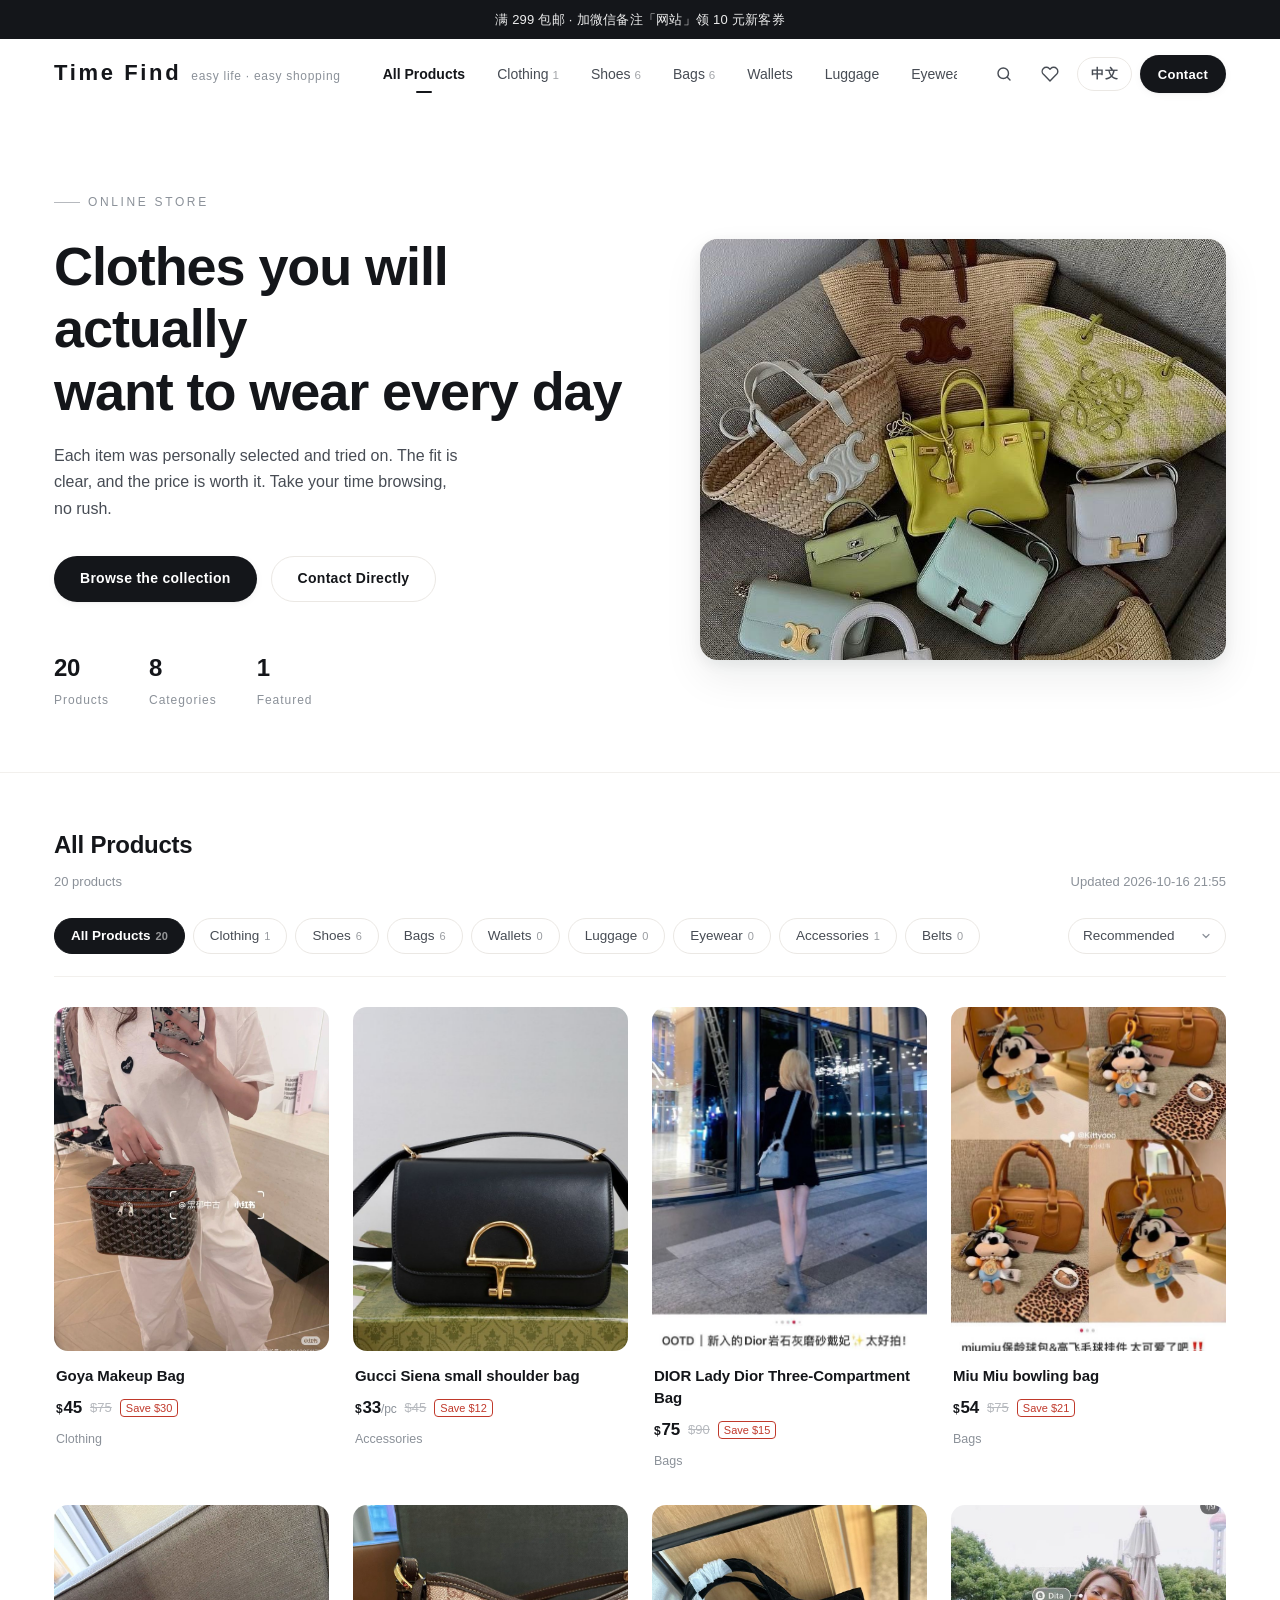
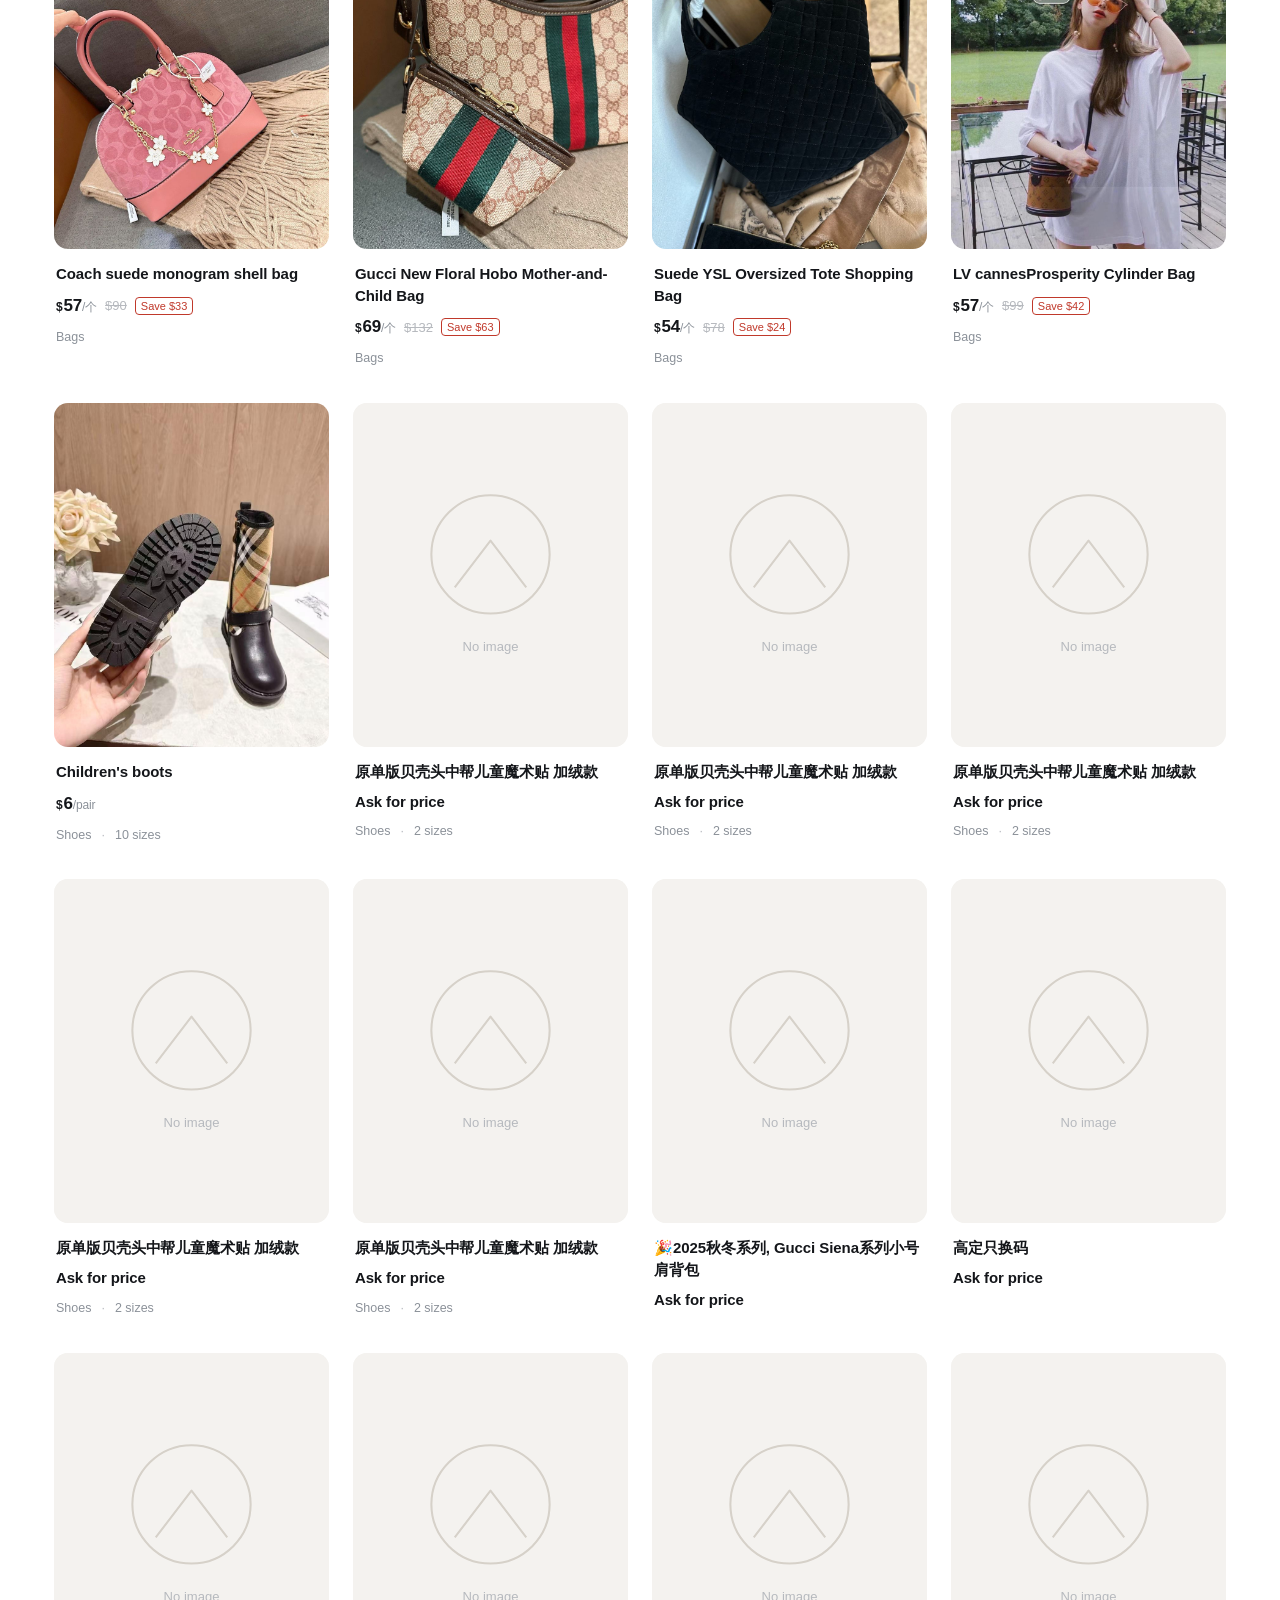
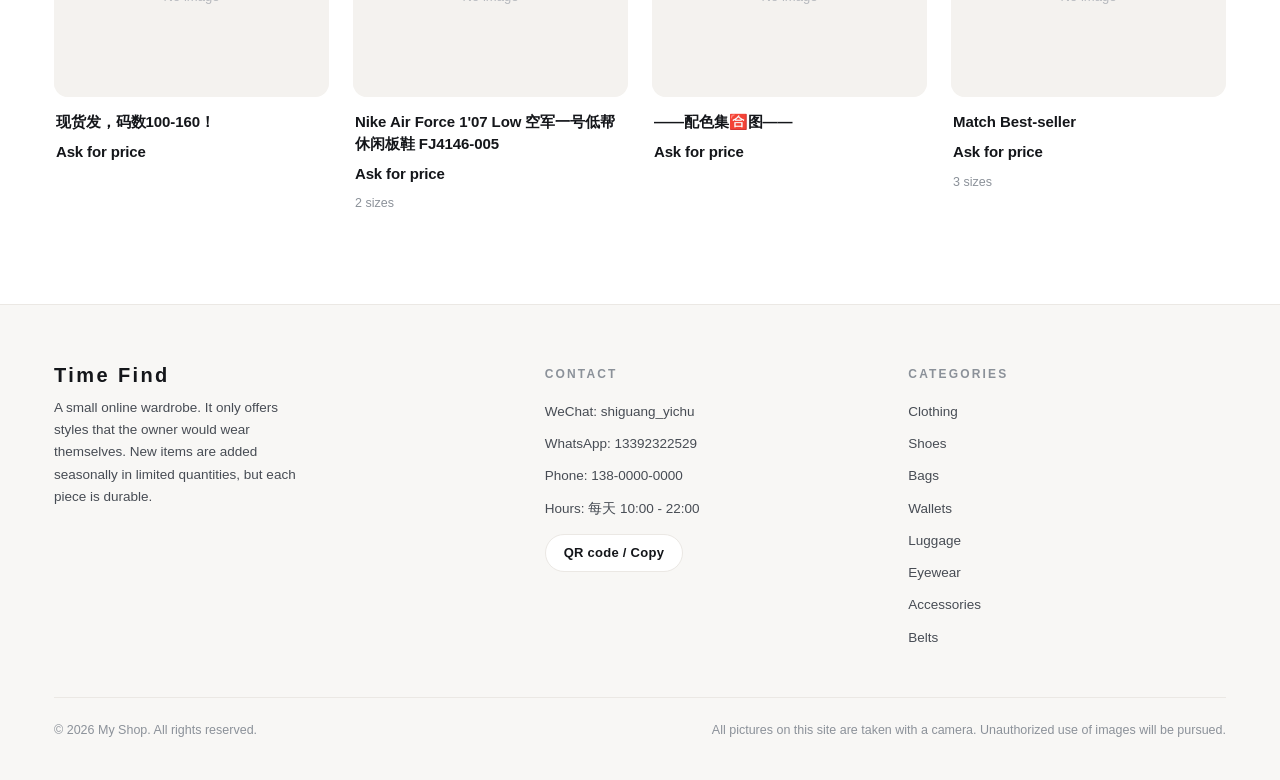
==== commit e5a13f0a: "商品详情图库支持滑动切换 + 商品列表分页 图库： - 图片改成横向滑动轨道（scroll-snap），手机上直接左右划切换 - 桌面显示左右箭头 + 右上角「2 / 9」计数，支持键盘 ←/→ - " ====
--- a/index.html
+++ b/index.html
@@ -114,9 +114,7 @@
     <div class="grid" id="grid"></div>
     <div class="empty" id="empty" hidden></div>
 
-    <div style="text-align:center;margin-top:52px">
-      <button class="btn btn-ghost" id="moreBtn" hidden>加载更多</button>
-    </div>
+    <nav class="pager" id="pager" hidden aria-label="pagination"></nav>
 
   </div>
 </section>
--- a/assets/style.css
+++ b/assets/style.css
@@ -377,16 +377,54 @@
 .modal-close:hover { background: #fff; color: var(--ink); transform: rotate(90deg); }
 
 .gallery { flex: 0 0 50%; background: var(--bg-soft); display: flex; flex-direction: column; }
-.gallery-main { position: relative; flex: 1; min-height: 0; }
-.gallery-main img { width: 100%; height: 100%; object-fit: cover; }
+.gallery-main { position: relative; flex: 1; min-height: 0; overflow: hidden; }
+/* 滑动轨道：所有图横排，手机上直接左右划，桌面用箭头/缩略图 */
+.gallery-track {
+  display: flex; height: 100%;
+  overflow-x: auto; scroll-snap-type: x mandatory;
+  scrollbar-width: none; -ms-overflow-style: none;
+  -webkit-overflow-scrolling: touch;
+}
+.gallery-track::-webkit-scrollbar { display: none; }
+.gallery-track img {
+  flex: 0 0 100%; width: 100%; height: 100%;
+  object-fit: cover; scroll-snap-align: start; scroll-snap-stop: always;
+  user-select: none; -webkit-user-drag: none;
+}
+.gallery-main { cursor: zoom-in; }
+.gallery-main.is-zoom { cursor: zoom-out; }
+.gallery-main.is-zoom .gallery-track img { object-fit: contain; background: #fff; }
 .gallery-main .zoom-hint {
   position: absolute; bottom: 12px; left: 12px;
   font-size: 11px; color: var(--ink-3); background: rgba(255, 255, 255, .88);
   padding: 4px 10px; border-radius: var(--r-pill); backdrop-filter: blur(4px);
-}
-.gallery-main img { cursor: zoom-in; }
-.gallery-main.is-zoom img { object-fit: contain; cursor: zoom-out; background: #fff; }
-.thumbs {
+  pointer-events: none;
+}
+/* 左右箭头（触屏上隐藏，直接划更顺手） */
+.g-nav {
+  position: absolute; top: 50%; transform: translateY(-50%);
+  width: 38px; height: 38px; border-radius: 50%;
+  border: 0; cursor: pointer; display: flex; align-items: center; justify-content: center;
+  background: rgba(255, 255, 255, .92); color: var(--ink);
+  box-shadow: var(--sh-2); backdrop-filter: blur(4px);
+  transition: background .2s, opacity .2s, transform .2s;
+  z-index: 2;
+}
+.g-nav:hover { background: #fff; transform: translateY(-50%) scale(1.06); }
+.g-nav:disabled { opacity: 0; pointer-events: none; }
+.g-prev { left: 12px; }
+.g-next { right: 12px; }
+/* 右上角「2 / 9」计数 */
+.g-count {
+  position: absolute; top: 12px; right: 12px; z-index: 2;
+  font-size: 11.5px; font-variant-numeric: tabular-nums;
+  color: var(--ink); background: rgba(255, 255, 255, .92);
+  padding: 4px 10px; border-radius: var(--r-pill); backdrop-filter: blur(4px);
+  pointer-events: none;
+}
+@media (hover: none) {
+  .g-nav { display: none; }
+}.thumbs {
   flex: 0 0 auto; display: flex; gap: 8px; padding: 12px;
   overflow-x: auto; scrollbar-width: thin;
 }
@@ -516,6 +554,30 @@
 .to-top.is-on { opacity: 1; pointer-events: auto; }
 .to-top:hover { color: var(--ink); transform: translateY(-2px); }
 
+/* ------------------------------- 分页条 -------------------------------- */
+.pager {
+  display: flex; align-items: center; justify-content: center; flex-wrap: wrap;
+  gap: 6px; margin-top: 52px;
+}
+.pager button {
+  min-width: 38px; height: 38px; padding: 0 10px;
+  border: 1px solid var(--line); border-radius: var(--r-sm);
+  background: #fff; color: var(--ink-2); cursor: pointer;
+  font-size: 13.5px; font-variant-numeric: tabular-nums;
+  display: inline-flex; align-items: center; justify-content: center;
+  transition: border-color .2s, color .2s, background .2s;
+}
+.pager button:hover:not(:disabled) { border-color: var(--ink); color: var(--ink); }
+.pager button:disabled { opacity: .35; cursor: default; }
+.pager .pg-num.is-active {
+  background: var(--ink); border-color: var(--ink); color: #fff; font-weight: 600;
+}
+.pager .pg-dots { color: var(--ink-3); padding: 0 4px; user-select: none; }
+.pager .pg-info {
+  flex-basis: 100%; text-align: center; margin-top: 8px;
+  font-size: 12.5px; color: var(--ink-3);
+}
+
 /* ------------------------------- 响应式 -------------------------------- */
 @media (max-width: 1000px) {
   .hero { padding: 54px 0 46px; }
@@ -526,6 +588,8 @@
   .gallery-main { aspect-ratio: 4 / 3; }
   .detail { padding: 26px 24px 28px; }
   .footer-grid { grid-template-columns: 1fr 1fr; gap: 34px; }
+  /* 手机上图廊在弹窗顶部，右上角是关闭按钮，计数器挪到右下角避让 */
+  .g-count { top: auto; bottom: 12px; right: 12px; }
 }
 
 @media (max-width: 720px) {
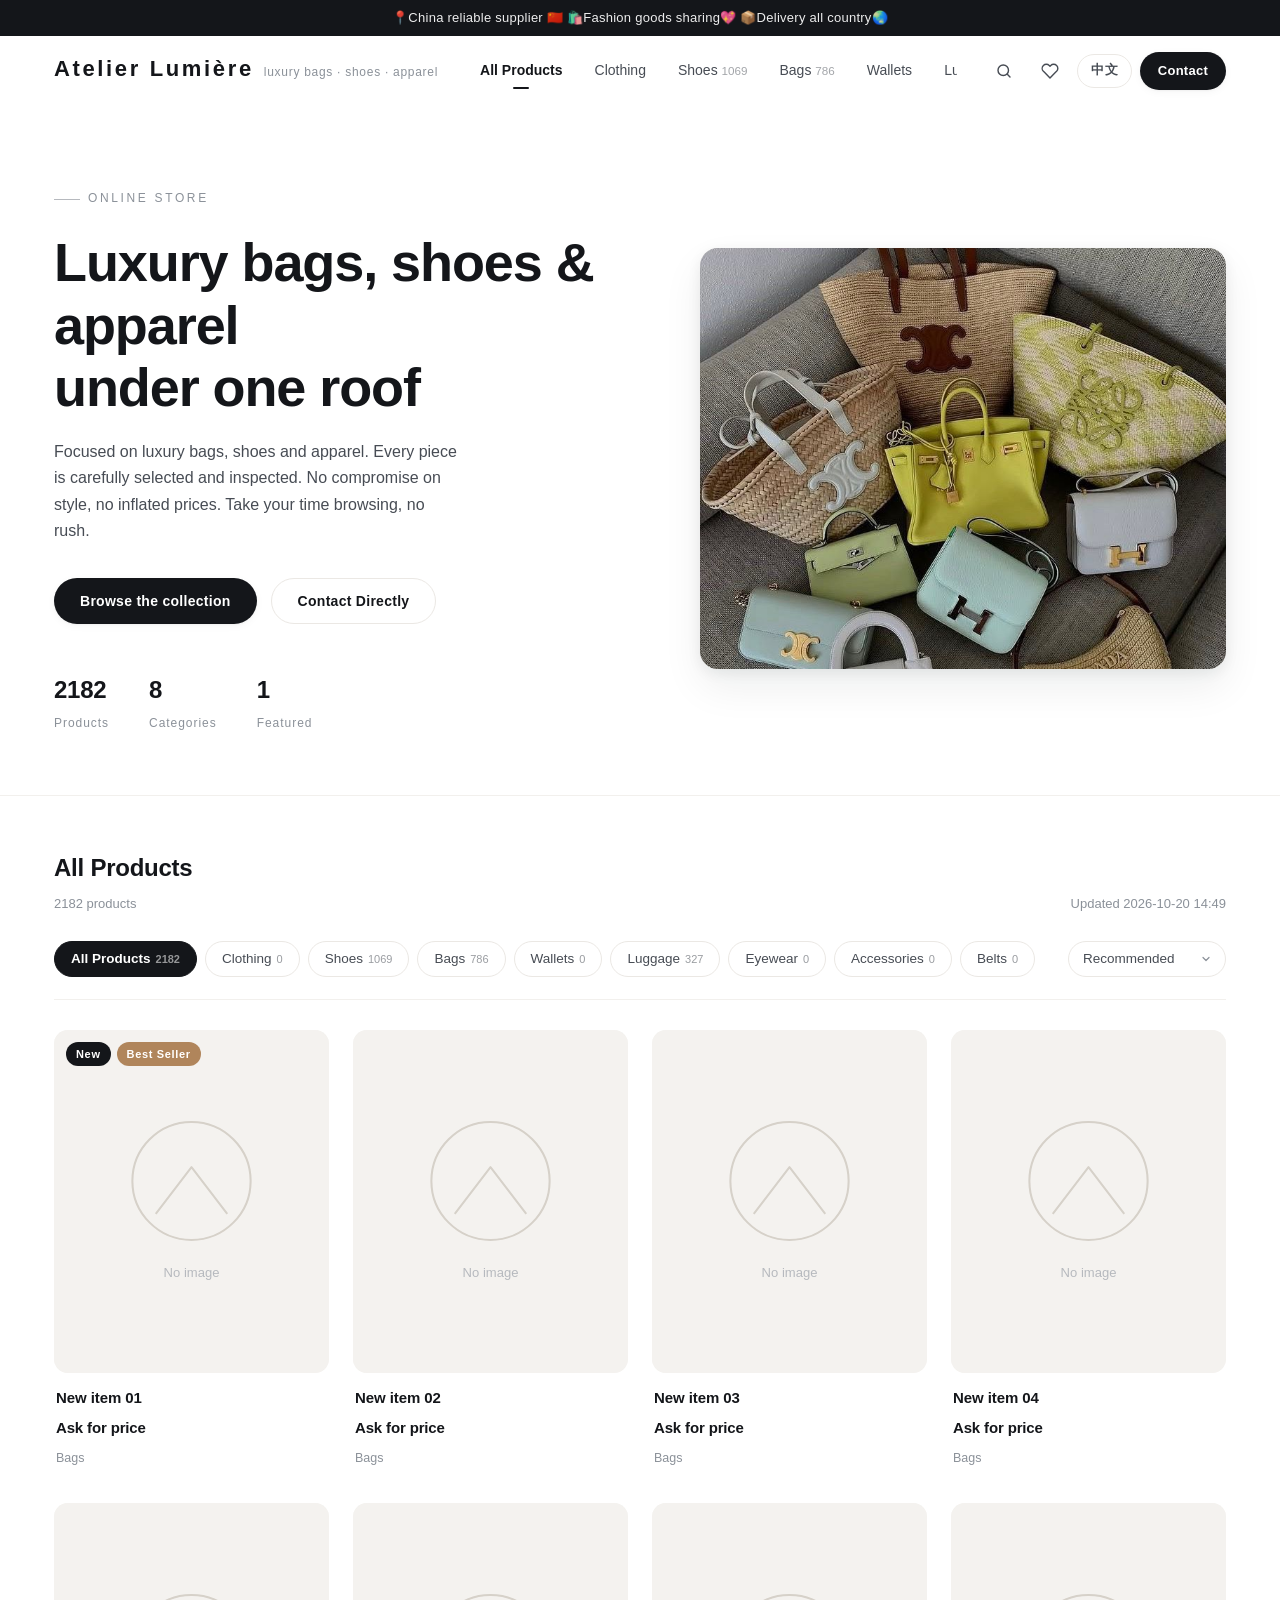
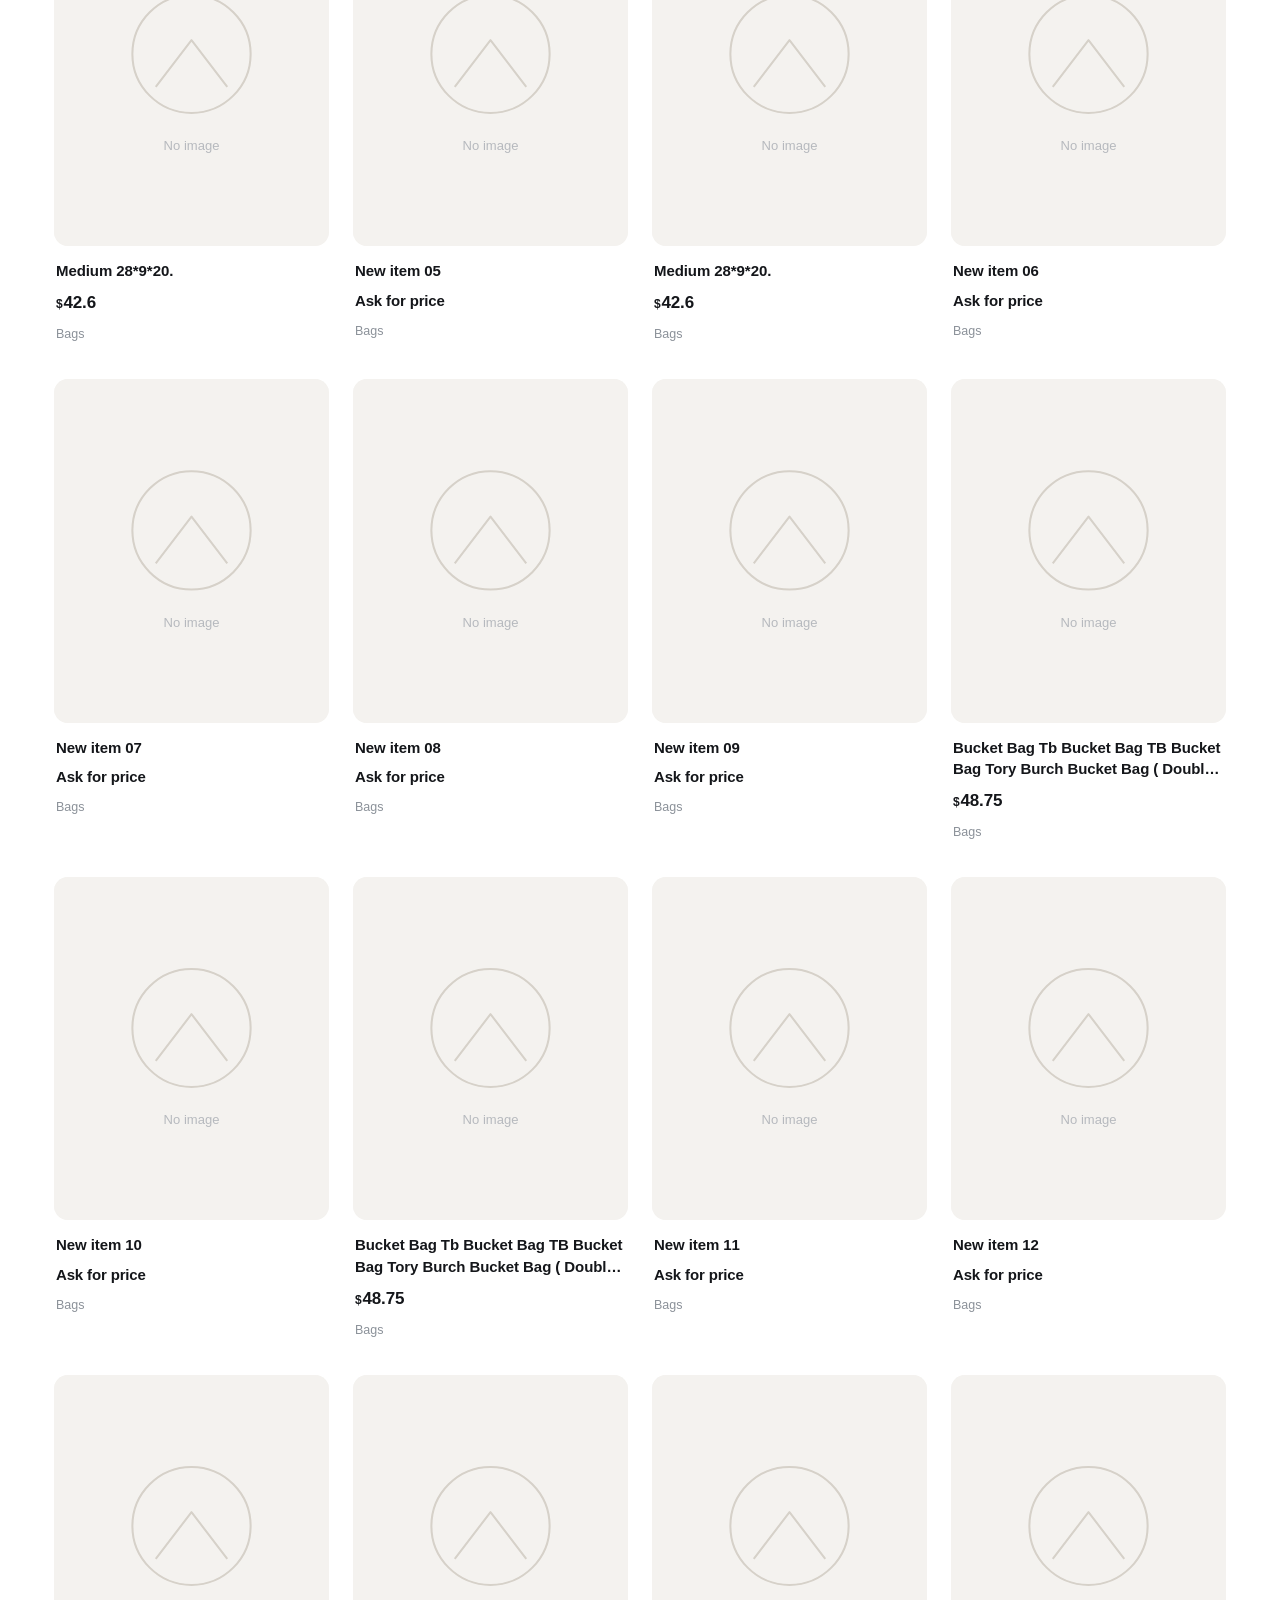
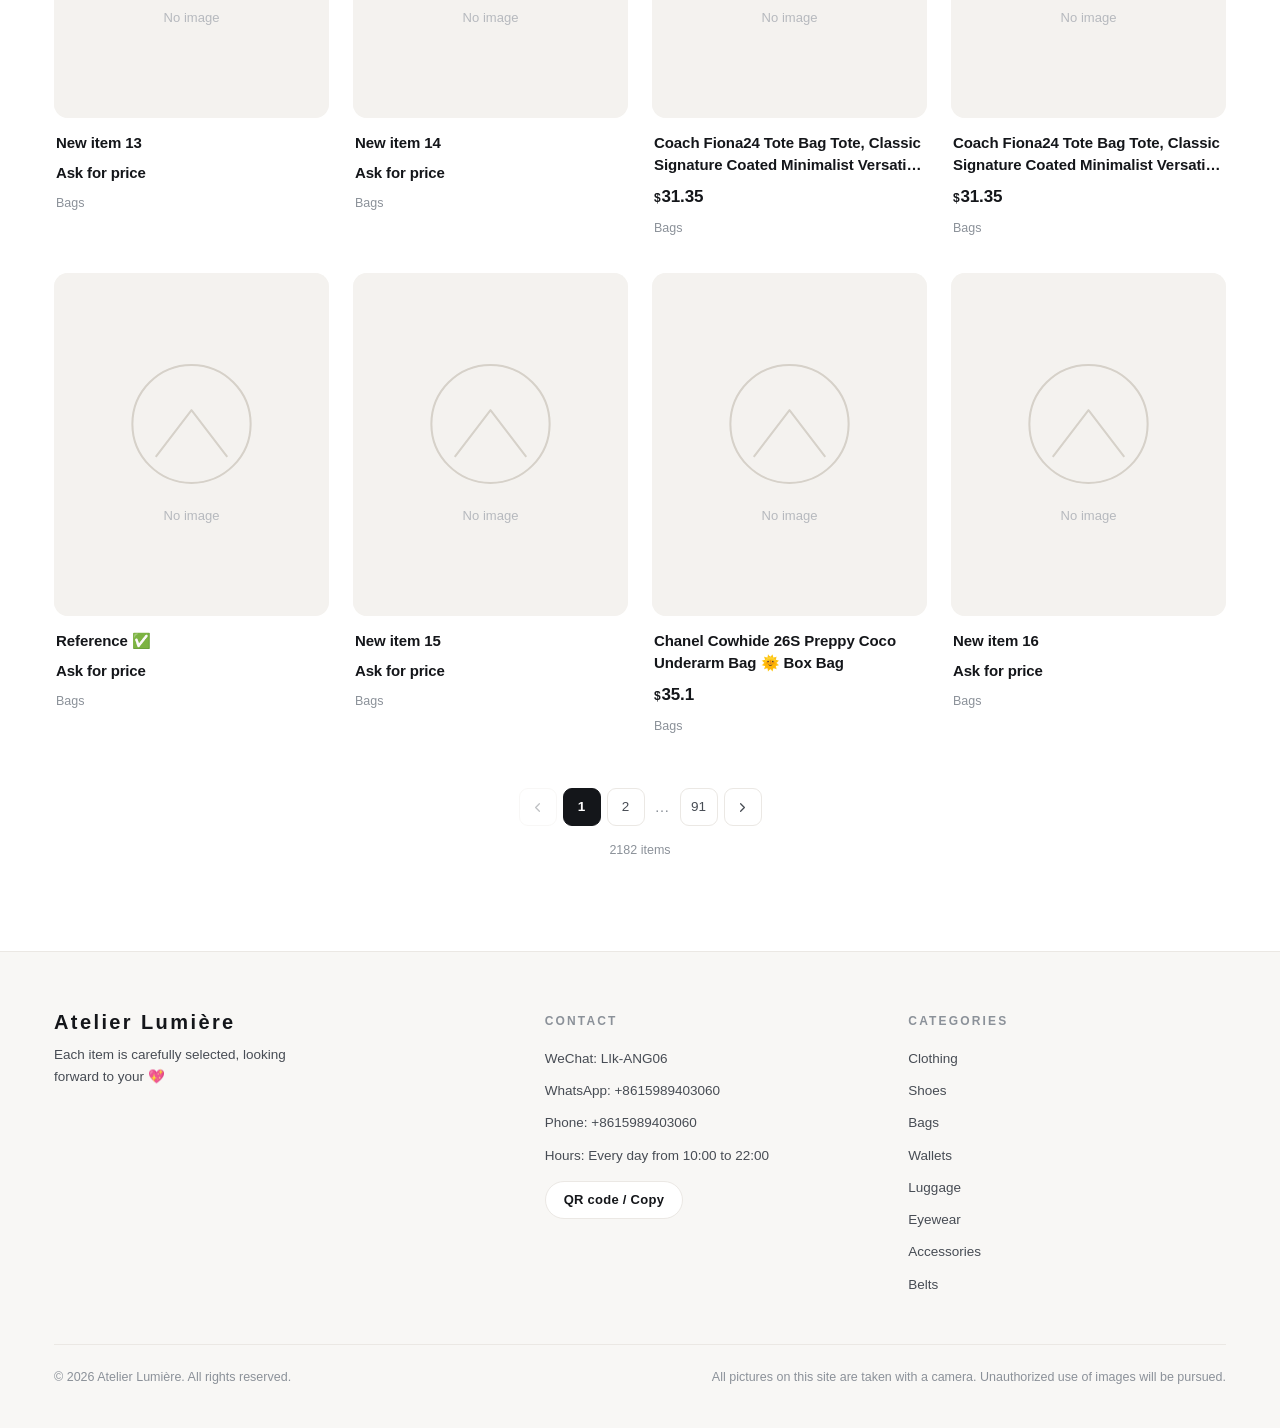
==== commit 11b82098: "Update products" ====
--- a/index.html
+++ b/index.html
@@ -19,11 +19,9 @@
 </head>
 <body>
 
-<!-- 顶部公告 -->
-<div class="announce" id="announce" hidden></div>
-
-<!-- 页头 -->
+<!-- 页头（公告条放在页头内部，跟随页头吸顶常驻） -->
 <header class="site-header">
+  <div class="announce" id="announce" hidden></div>
   <div class="wrap header-inner">
     <a class="brand" href="#all">
       <span class="brand-mark" id="brandName">我的小店</span>
--- a/assets/style.css
+++ b/assets/style.css
@@ -59,13 +59,15 @@
 .wrap { width: 100%; max-width: var(--maxw); margin: 0 auto; padding: 0 24px; }
 
 /* ------------------------------- 公告条 -------------------------------- */
+/* 放在吸顶页头的最上面，往下滚也一直看得到（手机上不再错过） */
 .announce {
   background: var(--ink);
   color: #fff;
   font-size: 13px;
   letter-spacing: .02em;
   text-align: center;
-  padding: 9px 24px;
+  padding: 8px 18px;
+  line-height: 1.5;
 }
 .announce span { opacity: .92; }
 
@@ -594,18 +596,21 @@
 
 @media (max-width: 720px) {
   .wrap { padding: 0 18px; }
-  .header-inner { height: 62px; gap: 10px; }
+  .header-inner { height: 62px; gap: 8px; }
   .brand-sub { display: none; }
-  .brand-mark { font-size: 19px; }
-  .lang-btn { height: 32px; padding: 0 10px; font-size: 12px; }
-  .header-tools { gap: 4px; }
-  .header-tools .btn-sm { height: 32px; padding: 0 12px; font-size: 12.5px; }
+  /* 长店名 + 一排按钮在 390px 宽下会溢出屏幕，压缩尺寸保证菜单按钮在屏内 */
+  .brand-mark { font-size: 16px; letter-spacing: .05em; }
+  .lang-btn { height: 30px; padding: 0 8px; font-size: 11.5px; }
+  .header-tools { gap: 3px; flex: 0 1 auto; min-width: 0; }
+  .header-tools .btn-sm { height: 30px; padding: 0 9px; font-size: 12px; }
+  .icon-btn { width: 30px; height: 30px; }
   .nav {
-    position: fixed; inset: 62px 0 auto 0; z-index: 70;
+    position: fixed; inset: 100px 0 auto 0; z-index: 70;
     flex-direction: column; align-items: stretch; gap: 2px;
     background: #fff; padding: 14px 18px 20px;
     border-bottom: 1px solid var(--line); box-shadow: var(--sh-2);
-    transform: translateY(-110%); transition: transform .32s var(--ease);
+    /* -200% 而不是 -110%：菜单很长时 110% 藏不干净，底部会露出来盖住公告条 */
+    transform: translateY(-200%); transition: transform .32s var(--ease);
     margin: 0;
   }
   .nav.is-open { transform: none; }
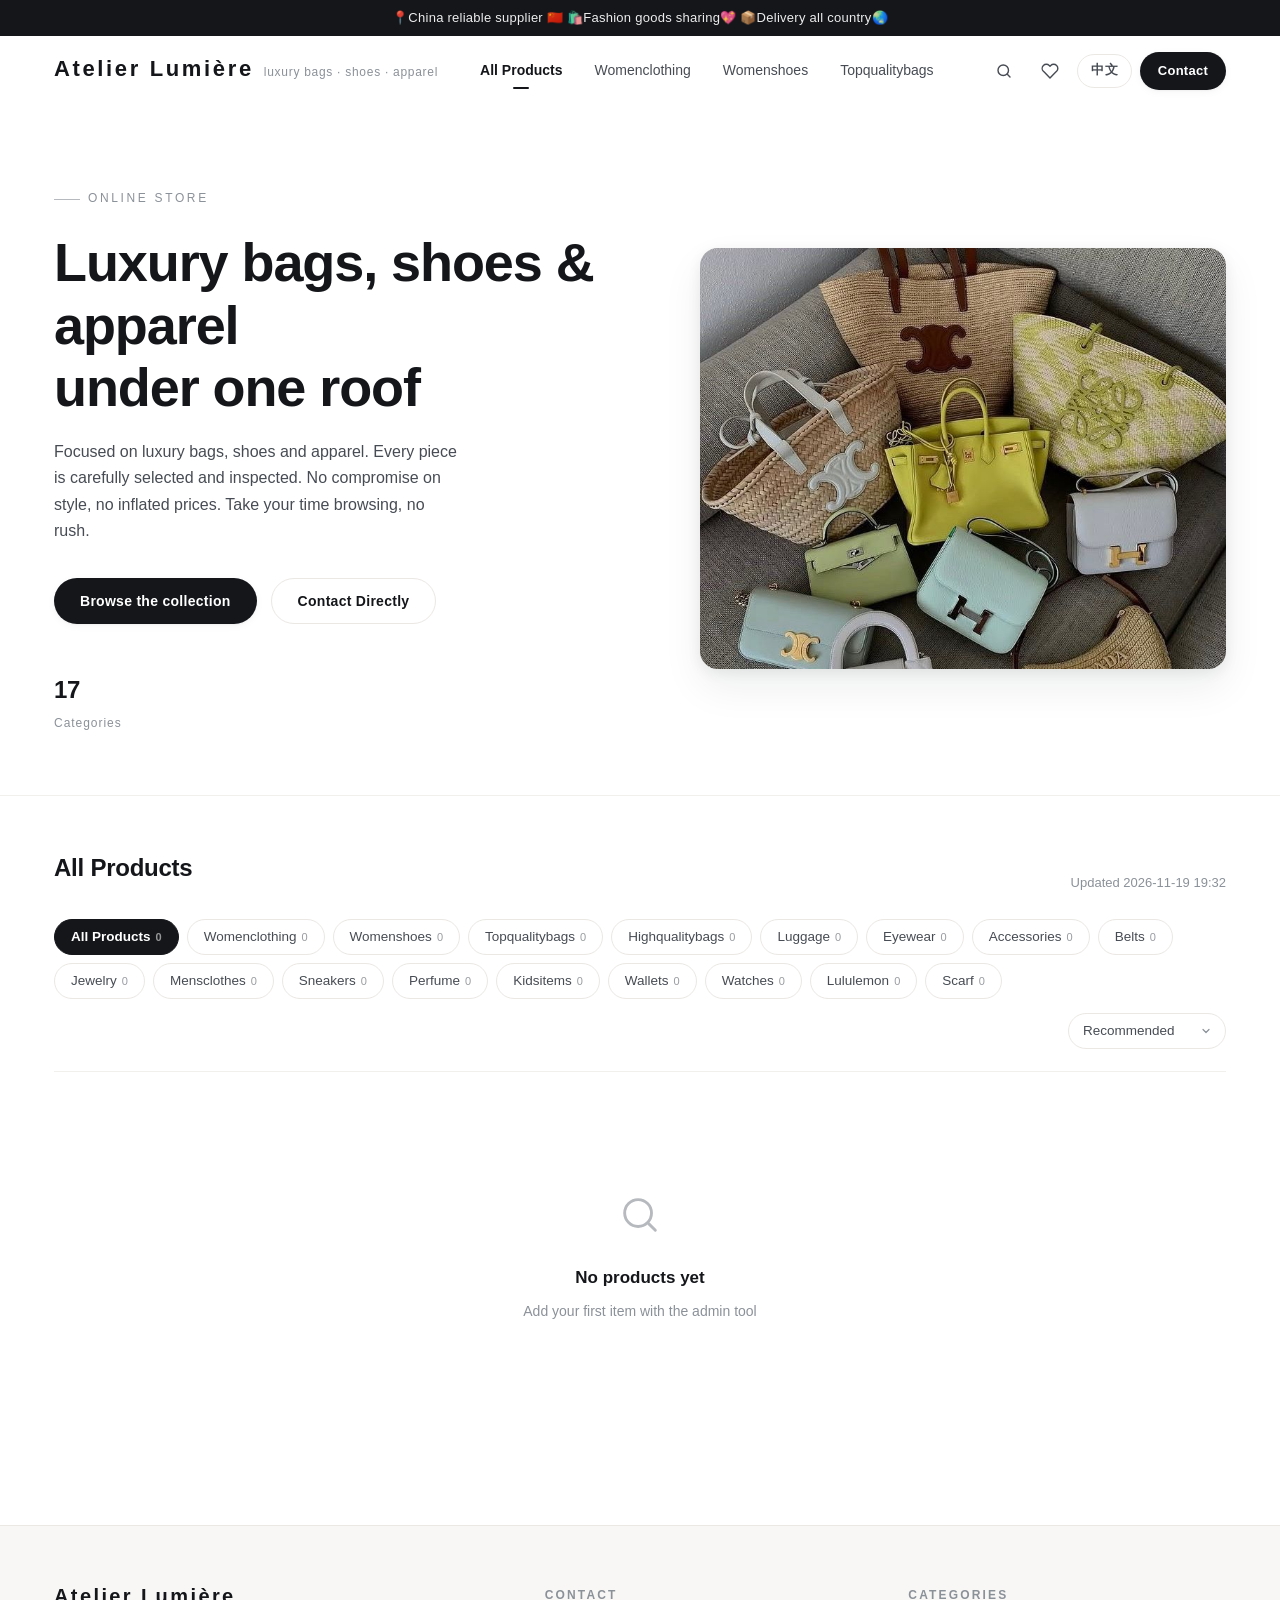
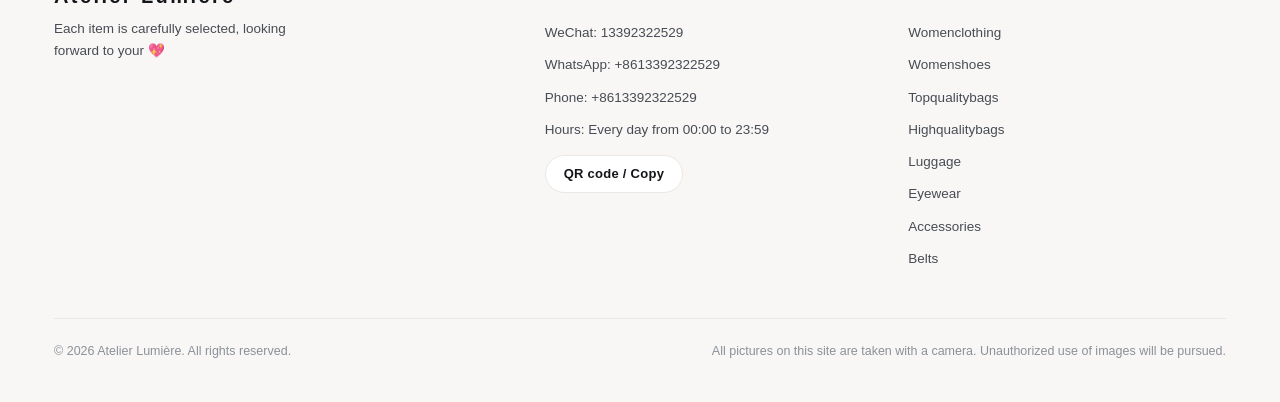
==== commit d7fdcfa0: "一键更新：同步商品 + 店主信息 2026-11-20 10:35" ====
--- a/index.html
+++ b/index.html
@@ -3,15 +3,16 @@
 <head>
 <meta charset="UTF-8">
 <meta name="viewport" content="width=device-width, initial-scale=1, viewport-fit=cover">
-<title>我的小店</title>
-<meta name="description" content="我的小店 · 精选好物在线展示">
+<title>LulisGoods</title>
+<meta name="description" content="LulisGoods · 精选好物在线展示">
 <meta name="theme-color" content="#ffffff">
 <meta name="format-detection" content="telephone=no">
 <link rel="icon" href="data:image/svg+xml,%3Csvg xmlns='http://www.w3.org/2000/svg' viewBox='0 0 32 32'%3E%3Crect width='32' height='32' rx='8' fill='%2314161a'/%3E%3Cpath d='M10 20.5c4.5 2 8.5-1.5 12-9' stroke='%23fff' stroke-width='2.6' stroke-linecap='round' fill='none'/%3E%3C/svg%3E">
 
 <!-- 社交分享：把 og:url 换成你以后的 GitHub Pages 地址即可 -->
 <meta property="og:type" content="website">
-<meta property="og:title" content="我的小店">
+<meta property="og:title" content="LulisGoods">
+<meta property="og:url" content="https://qq8693.github.io/vvm/">
 <meta property="og:description" content="精选好物在线展示，欢迎咨询">
 <meta name="twitter:card" content="summary_large_image">
 
@@ -24,7 +25,7 @@
   <div class="announce" id="announce" hidden></div>
   <div class="wrap header-inner">
     <a class="brand" href="#all">
-      <span class="brand-mark" id="brandName">我的小店</span>
+      <span class="brand-mark" id="brandName">Lulis</span>
       <span class="brand-sub" id="brandSub"></span>
     </a>
 
@@ -93,8 +94,8 @@
       <div class="chips" id="chips"></div>
       <div class="toolbar-right">
         <select class="select" id="sort" aria-label="sort">
-          <option value="default" data-i18n="sort.default">推荐排序</option>
-          <option value="new" data-i18n="sort.new">最新上架</option>
+          <option value="default" data-i18n="sort.default">最新上架</option>
+          <option value="old" data-i18n="sort.old">最早上架</option>
           <option value="price-asc" data-i18n="sort.asc">价格从低到高</option>
           <option value="price-desc" data-i18n="sort.desc">价格从高到低</option>
         </select>
@@ -103,6 +104,10 @@
 
     <!-- 加载骨架 -->
     <div class="grid" id="loading">
+      <div><div class="sk sk-media"></div><div class="sk sk-line"></div><div class="sk sk-line w34"></div></div>
+      <div><div class="sk sk-media"></div><div class="sk sk-line"></div><div class="sk sk-line w34"></div></div>
+      <div><div class="sk sk-media"></div><div class="sk sk-line"></div><div class="sk sk-line w34"></div></div>
+      <div><div class="sk sk-media"></div><div class="sk sk-line"></div><div class="sk sk-line w34"></div></div>
       <div><div class="sk sk-media"></div><div class="sk sk-line"></div><div class="sk sk-line w34"></div></div>
       <div><div class="sk sk-media"></div><div class="sk sk-line"></div><div class="sk sk-line w34"></div></div>
       <div><div class="sk sk-media"></div><div class="sk sk-line"></div><div class="sk sk-line w34"></div></div>
